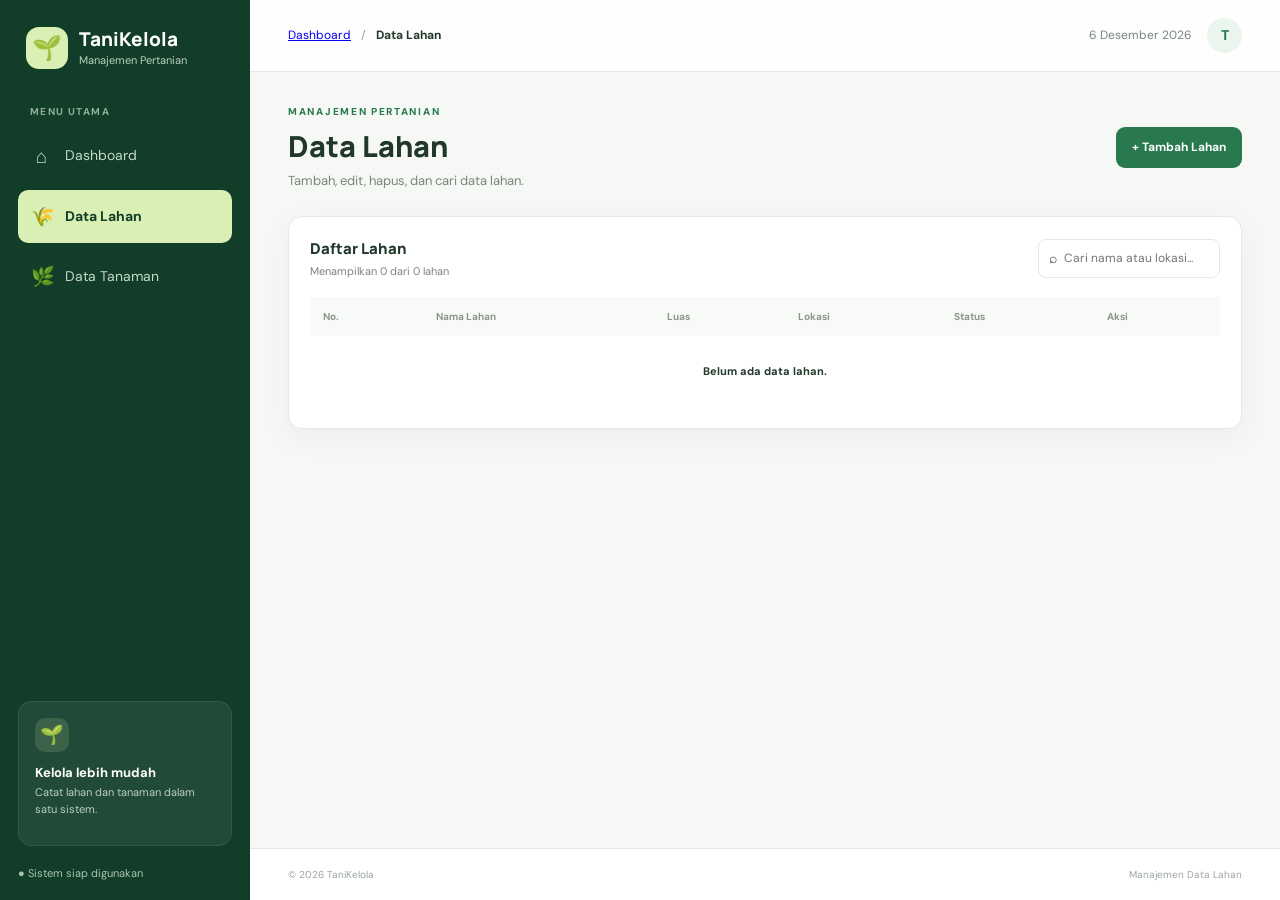
==== pages/lahan.html @ 5c095a38 "Menyelesaikan project UTS Frontend TaniKelola" ====
<!DOCTYPE html>
<html lang="id">
<head>
  <meta charset="UTF-8">
  <meta name="viewport" content="width=device-width, initial-scale=1.0">
  <title>TaniKelola | Data Lahan</title>
  <link rel="stylesheet" href="../assets/css/style.css">
</head>
<body>
  <div class="app-shell">
    <aside class="sidebar">
      <a href="../index.html" class="brand">
        <span class="brand-mark">🌱</span>
        <span>
          <strong>TaniKelola</strong>
          <small>Manajemen Pertanian</small>
        </span>
      </a>

      <p class="nav-label">MENU UTAMA</p>
      <nav class="main-nav">
        <a class="nav-link" href="../index.html"><span>⌂</span> Dashboard</a>
        <a class="nav-link active" href="lahan.html"><span>🌾</span> Data Lahan</a>
        <a class="nav-link" href="tanaman.html"><span>🌿</span> Data Tanaman</a>
      </nav>

      <div class="sidebar-note">
        <div class="note-icon">🌱</div>
        <strong>Kelola lebih mudah</strong>
        <p>Catat lahan dan tanaman dalam satu sistem.</p>
      </div>
      <div class="sidebar-bottom">● Sistem siap digunakan</div>
    </aside>

    <main class="main-area">
      <header class="topbar">
        <div class="breadcrumb">
          <a href="../index.html">Dashboard</a> / <strong>Data Lahan</strong>
        </div>
        <div class="topbar-right">
          <span class="today-label" id="todayLabel"></span>
          <div class="avatar">T</div>
        </div>
      </header>

      <section class="content">
        <div class="page-heading">
          <div>
            <p class="eyebrow">MANAJEMEN PERTANIAN</p>
            <h1>Data Lahan</h1>
            <p class="subheading">Tambah, edit, hapus, dan cari data lahan.</p>
          </div>
          <button type="button" class="button button-primary" id="showLahanForm">
            + Tambah Lahan
          </button>
        </div>

        <section class="content-card form-card" id="lahanFormCard" hidden>
          <div class="card-heading">
            <div>
              <h2 id="lahanFormTitle">Tambah Data Lahan</h2>
              <p>Isi informasi lahan di bawah ini.</p>
            </div>
            <button type="button" class="icon-button" id="closeLahanForm" aria-label="Tutup">×</button>
          </div>

          <form id="lahanForm" novalidate>
            <input type="hidden" id="lahanId">

            <div class="form-grid">
              <div class="form-field">
                <label for="namaLahan">Nama Lahan *</label>
                <input type="text" id="namaLahan" placeholder="Contoh: Lahan Utara">
                <small class="field-error" id="namaLahanError" hidden></small>
              </div>

              <div class="form-field">
                <label for="luasLahan">Luas Lahan (m²) *</label>
                <input type="number" id="luasLahan" min="1" placeholder="Contoh: 500">
                <small class="field-error" id="luasLahanError" hidden></small>
              </div>

              <div class="form-field">
                <label for="lokasiLahan">Lokasi *</label>
                <input type="text" id="lokasiLahan" placeholder="Contoh: Banyuwangi">
                <small class="field-error" id="lokasiLahanError" hidden></small>
              </div>

              <div class="form-field">
                <label for="statusLahan">Status Lahan *</label>
                <select id="statusLahan">
                  <option value="">Pilih status</option>
                  <option value="Aktif">Aktif</option>
                  <option value="Tidak Aktif">Tidak Aktif</option>
                </select>
                <small class="field-error" id="statusLahanError" hidden></small>
              </div>

              <div class="form-field full-field">
                <label for="catatanLahan">Catatan</label>
                <textarea id="catatanLahan" rows="3" placeholder="Catatan tambahan (opsional)"></textarea>
              </div>
            </div>

            <p class="form-message" id="lahanMessage" role="status" hidden></p>

            <div class="form-actions">
              <button type="button" class="button button-secondary" id="cancelLahanForm">Batal</button>
              <button type="submit" class="button button-primary">Simpan Lahan</button>
            </div>
          </form>
        </section>

        <section class="content-card">
          <div class="card-heading table-card-heading">
            <div>
              <h2>Daftar Lahan</h2>
              <p id="jumlahLahan">Total 0 lahan</p>
            </div>
            <div class="search-box">
              <span>⌕</span>
              <input type="search" id="searchLahan" placeholder="Cari nama atau lokasi...">
            </div>
          </div>

          <div class="table-wrap">
            <table>
              <thead>
                <tr>
                  <th>No.</th>
                  <th>Nama Lahan</th>
                  <th>Luas</th>
                  <th>Lokasi</th>
                  <th>Status</th>
                  <th>Aksi</th>
                </tr>
              </thead>
              <tbody id="lahanTableBody">
                <tr><td colspan="6" class="empty-cell">Belum ada data lahan.</td></tr>
              </tbody>
            </table>
          </div>
        </section>
      </section>

      <footer class="footer">
        <span>© 2026 TaniKelola</span>
        <span>Manajemen Data Lahan</span>
      </footer>
    </main>
  </div>

 <script type="module" src="../assets/js/main.js"></script>
</html>
---- assets/css/style.css ----
@import url('https://fonts.googleapis.com/css2?family=DM+Sans:wght@400;500;600;700&family=Manrope:wght@400;500;600;700;800&display=swap');

:root {
  --green: #28794d;
  --green-dark: #174c32;
  --green-deep: #123d29;
  --green-soft: #eaf5ed;
  --lime: #d9efb4;
  --ink: #21372a;
  --muted: #78867c;
  --line: #e4ebe5;
  --page: #f6f8f6;
  --danger: #b42318;
  --shadow: 0 8px 28px rgba(28, 68, 42, .055);
}

* { box-sizing: border-box; }

html { scroll-behavior: smooth; }

body {
  margin: 0;
  background: var(--page);
  color: var(--ink);
  font-family: 'DM Sans', Arial, sans-serif;
  font-size: 14px;
  line-height: 1.55;
}

button, input, select, textarea { font: inherit; }
button { cursor: pointer; }

button:focus-visible,
input:focus-visible,
select:focus-visible,
textarea:focus-visible {
  outline: 3px solid #a9d9b7;
  outline-offset: 2px;
}

[hidden] { display: none !important; }

.app-shell { min-height: 100vh; }

.sidebar {
  width: 250px;
  background: var(--green-deep);
  color: white;
  position: fixed;
  inset: 0 auto 0 0;
  z-index: 20;
  display: flex;
  flex-direction: column;
  padding: 26px 18px 18px;
}

.brand {
  display: flex;
  gap: 11px;
  align-items: center;
  color: white;
  text-decoration: none;
  padding: 0 8px 35px;
}

.brand-mark {
  width: 42px;
  height: 42px;
  border-radius: 13px;
  background: var(--lime);
  display: grid;
  place-items: center;
  font-size: 24px;
}

.brand strong {
  display: block;
  font: 800 19px 'Manrope', sans-serif;
}

.brand small {
  display: block;
  color: #b9d1c0;
  font-size: 11px;
}

.nav-label {
  color: #8faf9a;
  font-size: 10px;
  letter-spacing: 1.4px;
  font-weight: 700;
  padding: 0 12px;
}

.main-nav { display: grid; gap: 7px; }

.nav-link {
  border: 0;
  background: transparent;
  color: #c5d8ca;
  display: flex;
  align-items: center;
  gap: 13px;
  width: 100%;
  text-align: left;
  border-radius: 10px;
  padding: 12px 13px;
  transition: .2s;
}

.nav-link span { font-size: 19px; width: 21px; text-align: center; }
.nav-link:hover { background: rgba(255,255,255,.08); color: white; }

.nav-link.active {
  background: var(--lime);
  color: var(--green-deep);
  font-weight: 700;
}

.sidebar-note {
  margin-top: auto;
  background: rgba(255,255,255,.07);
  border: 1px solid rgba(255,255,255,.08);
  border-radius: 14px;
  padding: 16px;
}

.note-icon {
  display: grid;
  place-items: center;
  background: rgba(217,239,180,.14);
  width: 34px;
  height: 34px;
  border-radius: 10px;
  font-size: 19px;
  margin-bottom: 10px;
}

.sidebar-note strong { font-size: 13px; }
.sidebar-note p { color: #b9d1c0; font-size: 11px; }
.sidebar-bottom { color: #a9c5b2; font-size: 11px; padding-top: 19px; }
.status-dot { display: inline-block; width: 7px; height: 7px; background: #a8db82; border-radius: 50%; }
.sidebar a {
    text-decoration: none;
}

.main-area {
  margin-left: 250px;
  min-height: 100vh;
  display: flex;
  flex-direction: column;
}

.topbar {
  height: 72px;
  display: flex;
  align-items: center;
  justify-content: space-between;
  padding: 0 38px;
  background: rgba(255,255,255,.9);
  border-bottom: 1px solid var(--line);
  position: sticky;
  top: 0;
  z-index: 10;
}

.breadcrumb { display: flex; align-items: center; gap: 10px; color: #95a197; font-size: 12px; }
.breadcrumb strong { color: var(--ink); }
.topbar-right { display: flex; align-items: center; gap: 15px; }
.today-label { color: var(--muted); font-size: 12px; }

.avatar {
  width: 35px;
  height: 35px;
  border-radius: 50%;
  background: var(--green-soft);
  color: var(--green);
  display: grid;
  place-items: center;
  font-weight: 800;
}

.menu-toggle { display: none; }

.content {
  width: 100%;
  max-width: 1500px;
  margin: 0 auto;
  padding: 32px 38px 44px;
  flex: 1;
}

.page-heading {
  display: flex;
  align-items: center;
  justify-content: space-between;
  gap: 20px;
  margin-bottom: 25px;
}

.eyebrow {
  color: var(--green);
  font-size: 10px;
  font-weight: 800;
  letter-spacing: 1.7px;
  margin-bottom: 6px;
}

h1, h2, h3, p { margin-top: 0; }
h1 { font: 800 29px 'Manrope', sans-serif; margin-bottom: 5px; }
.subheading { color: var(--muted); margin: 0; font-size: 13px; }

.button {
  border: 1px solid transparent;
  border-radius: 9px;
  padding: 10px 15px;
  font-weight: 700;
  font-size: 12px;
  transition: .15s;
}

.button-primary { color: white; background: var(--green); }
.button-primary:hover { background: #206a41; }
.button-secondary { color: #526257; background: white; border-color: var(--line); }

.welcome-banner {
  border-radius: 17px;
  padding: 26px 30px;
  display: flex;
  justify-content: space-between;
  align-items: center;
  background: linear-gradient(110deg, #174c32, #28794d, #438e58);
  color: white;
  margin-bottom: 22px;
  min-height: 170px;
}

.banner-kicker { font-size: 9px; font-weight: 800; letter-spacing: 1.5px; color: #cce6d0; }
.welcome-banner h2 { font: 800 22px 'Manrope', sans-serif; }
.welcome-banner p:last-child { color: #d6e8d9; font-size: 12px; margin-bottom: 0; }

.banner-illustration {
  width: 100px;
  height: 100px;
  border-radius: 50%;
  display: grid;
  place-items: center;
  font-size: 53px;
  background: rgba(255,255,255,.12);
}

.stats-grid {
  display: grid;
  grid-template-columns: repeat(3, minmax(0, 1fr));
  gap: 17px;
  margin-bottom: 22px;
}

.stat-card, .content-card {
  background: white;
  border: 1px solid var(--line);
  border-radius: 14px;
  box-shadow: var(--shadow);
}

.stat-card { padding: 19px 21px; }
.stat-top { display: flex; justify-content: space-between; align-items: center; margin-bottom: 15px; }

.stat-icon {
  width: 38px;
  height: 38px;
  border-radius: 11px;
  display: grid;
  place-items: center;
  font-size: 22px;
}

.stat-icon.green { background: #e5f4e9; color: #28794d; }
.stat-icon.lime { background: #f0f7dc; color: #64882b; }
.stat-icon.orange { background: #fff0df; color: #c67b2c; }

.stat-tag { background: #f2f7f2; color: #66806b; padding: 4px 8px; border-radius: 6px; font-size: 9px; }
.stat-label { color: var(--muted); font-size: 12px; margin-bottom: 3px; }
.stat-value { font: 800 28px 'Manrope', sans-serif; margin: 0; }
.stat-value small { color: var(--muted); font: 500 12px 'DM Sans', sans-serif; }
.stat-foot { font-size: 10px; color: #9aa69c; margin: 6px 0 0; }

.dashboard-grid {
  display: grid;
  grid-template-columns: minmax(0, 1.2fr) minmax(280px, .8fr);
  gap: 18px;
}

.content-card { padding: 21px; margin-bottom: 20px; min-width: 0; }

.card-heading {
  display: flex;
  align-items: center;
  justify-content: space-between;
  gap: 15px;
  margin-bottom: 17px;
}

.card-heading h2 { font: 800 15px 'Manrope', sans-serif; margin-bottom: 4px; }
.card-heading p { font-size: 11px; color: var(--muted); margin-bottom: 0; }
.text-button { border: 0; background: transparent; color: var(--green); font-size: 11px; font-weight: 800; }

.table-wrap { overflow-x: auto; width: 100%; }
table { width: 100%; border-collapse: collapse; text-align: left; }
th { color: #89968c; background: #f8faf8; font-size: 10px; padding: 12px 13px; white-space: nowrap; }
td { padding: 13px; border-bottom: 1px solid #edf1ed; color: #536257; font-size: 11px; }
tbody tr:last-child td { border-bottom: 0; }
td:first-child { color: var(--ink); font-weight: 700; }

.empty-cell { text-align: center; color: #8b988e; padding: 27px 12px; }
.crop-list { display: grid; gap: 13px; }

.crop-list-item {
  display: flex;
  align-items: center;
  gap: 11px;
  padding: 10px 0;
  border-bottom: 1px solid #edf1ed;
}

.crop-emoji { width: 38px; height: 38px; display: grid; place-items: center; border-radius: 11px; background: #eff7e7; font-size: 20px; }
.crop-info { flex: 1; min-width: 0; }
.crop-info strong { display: block; font-size: 12px; }
.crop-info small { color: var(--muted); font-size: 10px; }
.crop-type-tag { color: var(--green); background: var(--green-soft); border-radius: 6px; padding: 4px 7px; font-size: 9px; }

.demo-notice { color: #78877b; font-size: 11px; margin-top: 20px; padding: 13px 15px; background: #edf5ee; border-radius: 9px; }

.form-card { border-color: #cfe4d2; }
.icon-button { border: 0; border-radius: 8px; background: #f3f6f3; font-size: 23px; width: 34px; height: 34px; }
.form-grid { display: grid; grid-template-columns: repeat(2, minmax(0, 1fr)); gap: 17px 20px; }
.form-field { display: flex; flex-direction: column; gap: 6px; min-width: 0; }
.form-field label { font-size: 11px; font-weight: 700; color: #47584b; }

.form-field input,
.form-field select,
.form-field textarea,
.search-box input {
  width: 100%;
  min-width: 0;
  padding: 11px 12px;
  border: 1px solid #dfe7e0;
  border-radius: 8px;
  color: var(--ink);
  background: white;
  font-size: 12px;
}

.form-field textarea { resize: vertical; }
.full-field { grid-column: 1 / -1; }

/* Pesan error: tulisan merah saja */
.field-error {
  display: inline-block;
  color: #b42318;
  background: transparent;
  border: none;
  padding: 0;
  margin-top: 4px;
  font-size: 11px;
}

/* Input tetap putih dengan garis dan bayangan merah tipis */
.form-field input.input-error,
.form-field select.input-error,
.form-field textarea.input-error {
  border: 1px solid #e7a5a0;
  background-color: #fff;
  box-shadow: 0 0 0 3px rgba(220, 38, 38, 0.08);
}

/* Bayangan sedikit lebih terlihat saat input dipilih */
.form-field input.input-error:focus,
.form-field select.input-error:focus,
.form-field textarea.input-error:focus {
  border-color: #d97770;
  background-color: #fff;
  box-shadow: 0 0 0 3px rgba(220, 38, 38, 0.12);
  outline: none;
}

.form-actions { display: flex; justify-content: flex-end; gap: 9px; margin-top: 22px; padding-top: 17px; border-top: 1px solid #edf1ed; }
.form-message { margin: 8px 0 0; color: var(--green); font-size: 11px; }

.search-box { display: flex; align-items: center; gap: 7px; border: 1px solid #e1e9e2; border-radius: 8px; padding-left: 10px; max-width: 270px; }
.search-box input { border: 0; padding: 9px 8px 9px 0; outline: none; }

.action-group { display: flex; gap: 5px; }
.action-button { border: 0; padding: 6px 8px; border-radius: 6px; font-size: 10px; font-weight: 700; }
.action-edit { background: #fff5dc; color: #8a6415; }
.action-delete { background: #fff0ee; color: #b53b31; }

.status-badge { display: inline-block; padding: 4px 7px; border-radius: 6px; font-size: 9px; }
.status-ditanam { background: #e9f3ff; color: #356b9f; }
.status-perawatan { background: #fff3d8; color: #8d681c; }
.status-panen { background: #e5f5e8; color: #28794d; }
.status-selesai { background: #f0f0f0; color: #6c746e; }

.footer { display: flex; justify-content: space-between; padding: 18px 38px; border-top: 1px solid var(--line); color: #9aa59c; font-size: 10px; background: white; }

.toast {
  position: fixed;
  bottom: 22px;
  right: 22px;
  z-index: 50;
  background: var(--green-deep);
  color: white;
  padding: 12px 17px;
  border-radius: 10px;
  box-shadow: 0 10px 30px rgba(0,0,0,.15);
  max-width: min(360px, calc(100vw - 35px));
  opacity: 0;
  transform: translateY(10px);
  pointer-events: none;
  transition: .22s;
}

.toast.show { opacity: 1; transform: translateY(0); }

@media (max-width: 1100px) {
  .sidebar { width: 220px; }
  .main-area { margin-left: 220px; }
  .content { padding: 28px 25px 35px; }
  .topbar { padding: 0 25px; }
  .dashboard-grid { grid-template-columns: 1fr; }
}

@media (max-width: 760px) {
  .sidebar { transform: translateX(-100%); transition: transform .22s ease; }
  .sidebar.open { transform: translateX(0); }
  .main-area { margin-left: 0; }
  .topbar { height: 62px; padding: 0 17px; gap: 12px; }
  .menu-toggle { display: block; border: 0; background: transparent; color: var(--green-dark); font-size: 23px; }
  .today-label { display: none; }
  .content { padding: 24px 16px 30px; }
  .page-heading { align-items: flex-start; }
  .welcome-banner { padding: 22px; min-height: 155px; }
  .banner-illustration { width: 66px; height: 66px; font-size: 35px; }
  .stats-grid { grid-template-columns: 1fr; gap: 11px; }
  .content-card { padding: 16px; }
  .table-card-heading { align-items: flex-start; flex-direction: column; }
  .search-box { width: 100%; max-width: none; }
  .form-grid { grid-template-columns: 1fr; }
  .full-field { grid-column: auto; }
  .footer { padding: 16px; flex-direction: column; gap: 4px; }
}

@media (max-width: 430px) {
  .page-heading { flex-direction: column; }
  .welcome-banner h2 { font-size: 17px; }
  .banner-illustration { width: 48px; height: 48px; font-size: 27px; }
}
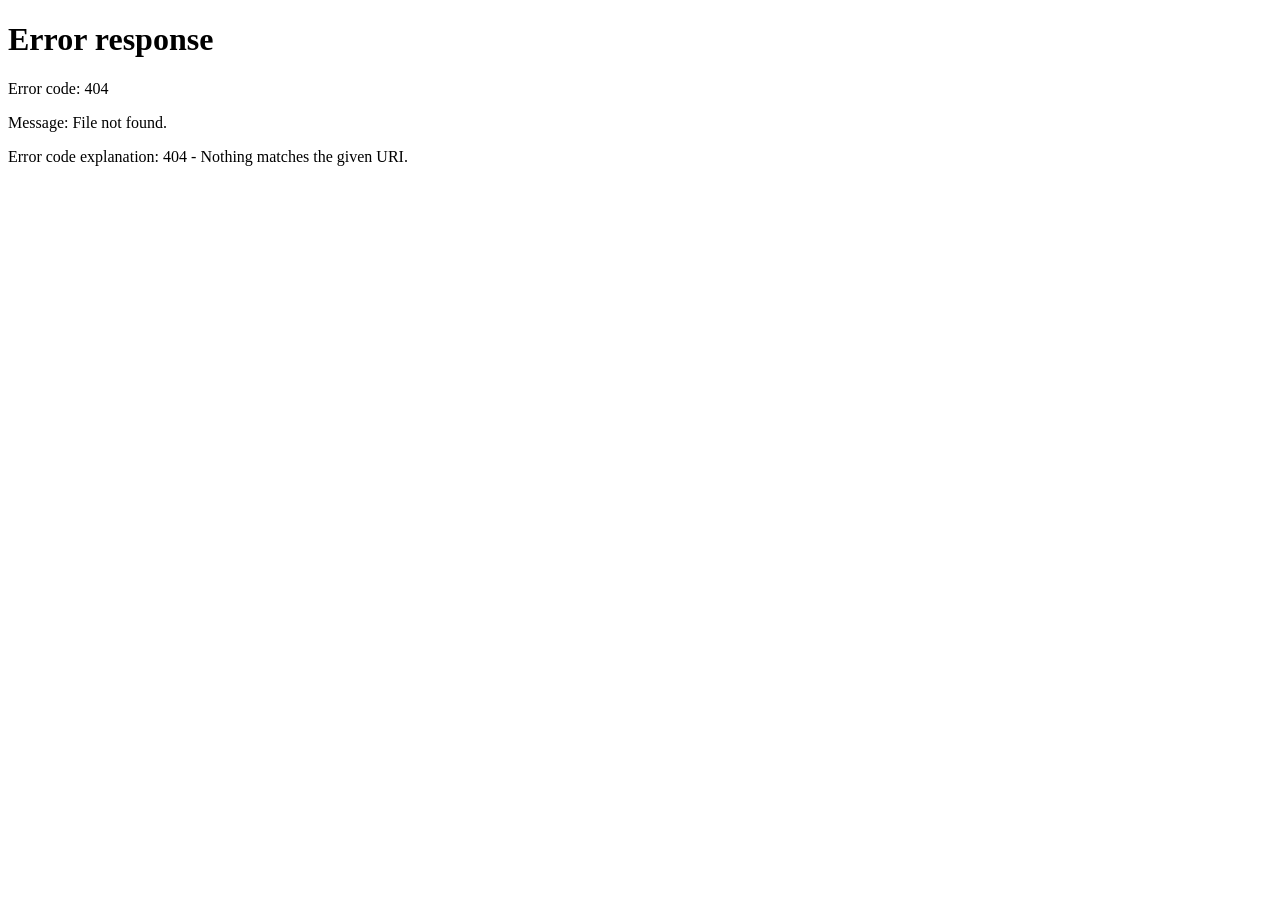
==== commit a8926093: "Memperbarui fitur login dan dokumentasi TaniKelola" ====
--- a/pages/lahan.html
+++ b/pages/lahan.html
@@ -1,155 +1,412 @@
 
 <!DOCTYPE html>
 <html lang="id">
+
 <head>
-  <meta charset="UTF-8">
-  <meta name="viewport" content="width=device-width, initial-scale=1.0">
-  <title>TaniKelola | Data Lahan</title>
-  <link rel="stylesheet" href="../assets/css/style.css">
+    <meta charset="UTF-8">
+    <meta name="viewport" content="width=device-width, initial-scale=1.0">
+
+    <title>Data Lahan | TaniKelola</title>
+
+    <link rel="stylesheet" href="../assets/css/style.css">
 </head>
+
 <body>
-  <div class="app-shell">
-    <aside class="sidebar">
-      <a href="../index.html" class="brand">
-        <span class="brand-mark">🌱</span>
-        <span>
-          <strong>TaniKelola</strong>
-          <small>Manajemen Pertanian</small>
-        </span>
-      </a>
-
-      <p class="nav-label">MENU UTAMA</p>
-      <nav class="main-nav">
-        <a class="nav-link" href="../index.html"><span>⌂</span> Dashboard</a>
-        <a class="nav-link active" href="lahan.html"><span>🌾</span> Data Lahan</a>
-        <a class="nav-link" href="tanaman.html"><span>🌿</span> Data Tanaman</a>
-      </nav>
-
-      <div class="sidebar-note">
-        <div class="note-icon">🌱</div>
-        <strong>Kelola lebih mudah</strong>
-        <p>Catat lahan dan tanaman dalam satu sistem.</p>
-      </div>
-      <div class="sidebar-bottom">● Sistem siap digunakan</div>
-    </aside>
-
-    <main class="main-area">
-      <header class="topbar">
-        <div class="breadcrumb">
-          <a href="../index.html">Dashboard</a> / <strong>Data Lahan</strong>
-        </div>
-        <div class="topbar-right">
-          <span class="today-label" id="todayLabel"></span>
-          <div class="avatar">T</div>
-        </div>
-      </header>
-
-      <section class="content">
-        <div class="page-heading">
-          <div>
-            <p class="eyebrow">MANAJEMEN PERTANIAN</p>
-            <h1>Data Lahan</h1>
-            <p class="subheading">Tambah, edit, hapus, dan cari data lahan.</p>
-          </div>
-          <button type="button" class="button button-primary" id="showLahanForm">
-            + Tambah Lahan
-          </button>
-        </div>
-
-        <section class="content-card form-card" id="lahanFormCard" hidden>
-          <div class="card-heading">
-            <div>
-              <h2 id="lahanFormTitle">Tambah Data Lahan</h2>
-              <p>Isi informasi lahan di bawah ini.</p>
+
+    <div class="app-shell">
+
+        <!-- SIDEBAR -->
+        <aside class="sidebar">
+
+            <a href="../index.html" class="brand">
+
+                <span class="brand-mark">🌱</span>
+
+                <span>
+                    <strong>TaniKelola</strong>
+                    <small>Manajemen Pertanian</small>
+                </span>
+
+            </a>
+
+
+            <p class="nav-label">MENU UTAMA</p>
+
+            <nav class="main-nav">
+
+                <a class="nav-link" href="../index.html">
+                    <span>⌂</span>
+                    Dashboard
+                </a>
+
+                <a class="nav-link active" href="lahan.html">
+                    <span>🌾</span>
+                    Data Lahan
+                </a>
+
+                <a class="nav-link" href="tanaman.html">
+                    <span>🌿</span>
+                    Data Tanaman
+                </a>
+
+            </nav>
+
+
+            <div class="sidebar-note">
+
+                <div class="note-icon">🌱</div>
+
+                <strong>Kelola lebih mudah</strong>
+
+                <p>
+                    Catat dan pantau seluruh data lahan
+                    pertanianmu.
+                </p>
+
             </div>
-            <button type="button" class="icon-button" id="closeLahanForm" aria-label="Tutup">×</button>
-          </div>
-
-          <form id="lahanForm" novalidate>
-            <input type="hidden" id="lahanId">
-
-            <div class="form-grid">
-              <div class="form-field">
-                <label for="namaLahan">Nama Lahan *</label>
-                <input type="text" id="namaLahan" placeholder="Contoh: Lahan Utara">
-                <small class="field-error" id="namaLahanError" hidden></small>
-              </div>
-
-              <div class="form-field">
-                <label for="luasLahan">Luas Lahan (m²) *</label>
-                <input type="number" id="luasLahan" min="1" placeholder="Contoh: 500">
-                <small class="field-error" id="luasLahanError" hidden></small>
-              </div>
-
-              <div class="form-field">
-                <label for="lokasiLahan">Lokasi *</label>
-                <input type="text" id="lokasiLahan" placeholder="Contoh: Banyuwangi">
-                <small class="field-error" id="lokasiLahanError" hidden></small>
-              </div>
-
-              <div class="form-field">
-                <label for="statusLahan">Status Lahan *</label>
-                <select id="statusLahan">
-                  <option value="">Pilih status</option>
-                  <option value="Aktif">Aktif</option>
-                  <option value="Tidak Aktif">Tidak Aktif</option>
-                </select>
-                <small class="field-error" id="statusLahanError" hidden></small>
-              </div>
-
-              <div class="form-field full-field">
-                <label for="catatanLahan">Catatan</label>
-                <textarea id="catatanLahan" rows="3" placeholder="Catatan tambahan (opsional)"></textarea>
-              </div>
+
+
+            <div class="sidebar-bottom">
+
+                <span>
+                    <span class="status-dot"></span>
+                    Sistem siap digunakan
+                </span>
+
+                <button
+                    type="button"
+                    class="logout-button"
+                    id="logoutButton"
+                >
+                    Keluar
+                </button>
+
             </div>
 
-            <p class="form-message" id="lahanMessage" role="status" hidden></p>
-
-            <div class="form-actions">
-              <button type="button" class="button button-secondary" id="cancelLahanForm">Batal</button>
-              <button type="submit" class="button button-primary">Simpan Lahan</button>
-            </div>
-          </form>
-        </section>
-
-        <section class="content-card">
-          <div class="card-heading table-card-heading">
-            <div>
-              <h2>Daftar Lahan</h2>
-              <p id="jumlahLahan">Total 0 lahan</p>
-            </div>
-            <div class="search-box">
-              <span>⌕</span>
-              <input type="search" id="searchLahan" placeholder="Cari nama atau lokasi...">
-            </div>
-          </div>
-
-          <div class="table-wrap">
-            <table>
-              <thead>
-                <tr>
-                  <th>No.</th>
-                  <th>Nama Lahan</th>
-                  <th>Luas</th>
-                  <th>Lokasi</th>
-                  <th>Status</th>
-                  <th>Aksi</th>
-                </tr>
-              </thead>
-              <tbody id="lahanTableBody">
-                <tr><td colspan="6" class="empty-cell">Belum ada data lahan.</td></tr>
-              </tbody>
-            </table>
-          </div>
-        </section>
-      </section>
-
-      <footer class="footer">
-        <span>© 2026 TaniKelola</span>
-        <span>Manajemen Data Lahan</span>
-      </footer>
-    </main>
-  </div>
-
- <script type="module" src="../assets/js/main.js"></script>
+        </aside>
+
+
+        <!-- KONTEN UTAMA -->
+        <main class="main-area">
+
+            <header class="topbar">
+
+                <div class="breadcrumb">
+                    <strong>Data Lahan</strong>
+                </div>
+
+                <div class="topbar-right">
+
+                    <span
+                        class="today-label"
+                        id="todayLabel"
+                    ></span>
+
+                    <div class="avatar">T</div>
+
+                </div>
+
+            </header>
+
+
+            <section class="content">
+
+                <!-- JUDUL -->
+                <div class="page-heading">
+
+                    <div>
+
+                        <p class="eyebrow">
+                            MANAJEMEN PERTANIAN
+                        </p>
+
+                        <h1>Data Lahan</h1>
+
+                        <p class="subheading">
+                            Kelola informasi lahan pertanian.
+                        </p>
+
+                    </div>
+
+
+                    <button
+                        type="button"
+                        class="primary-button"
+                        id="showLahanForm"
+                    >
+                        + Tambah Lahan
+                    </button>
+
+                </div>
+
+
+                <!-- FORM LAHAN -->
+                <section
+                    class="form-card"
+                    id="lahanFormCard"
+                    hidden
+                >
+
+                    <div class="form-card-header">
+
+                        <h2 id="lahanFormTitle">
+                            Tambah Data Lahan
+                        </h2>
+
+                        <button
+                            type="button"
+                            class="close-button"
+                            id="closeLahanForm"
+                            aria-label="Tutup form"
+                        >
+                            ×
+                        </button>
+
+                    </div>
+
+
+                    <form id="lahanForm">
+
+                        <input
+                            type="hidden"
+                            id="lahanId"
+                        >
+
+
+                        <div class="form-grid">
+
+
+                            <!-- NAMA LAHAN -->
+                            <div class="form-group">
+
+                                <label for="namaLahan">
+                                    Nama Lahan
+                                </label>
+
+                                <input
+                                    type="text"
+                                    id="namaLahan"
+                                    placeholder="Contoh: Lahan Jagung"
+                                >
+
+                                <small
+                                    class="field-error"
+                                    id="namaLahanError"
+                                    hidden
+                                ></small>
+
+                            </div>
+
+
+                            <!-- LUAS LAHAN -->
+                            <div class="form-group">
+
+                                <label for="luasLahan">
+                                    Luas Lahan (m²)
+                                </label>
+
+                                <input
+                                    type="number"
+                                    id="luasLahan"
+                                    placeholder="Contoh: 500"
+                                    min="0"
+                                    step="any"
+                                >
+
+                                <small
+                                    class="field-error"
+                                    id="luasLahanError"
+                                    hidden
+                                ></small>
+
+                            </div>
+
+
+                            <!-- LOKASI -->
+                            <div class="form-group">
+
+                                <label for="lokasiLahan">
+                                    Lokasi Lahan
+                                </label>
+
+                                <input
+                                    type="text"
+                                    id="lokasiLahan"
+                                    placeholder="Masukkan lokasi lahan"
+                                >
+
+                                <small
+                                    class="field-error"
+                                    id="lokasiLahanError"
+                                    hidden
+                                ></small>
+
+                            </div>
+
+
+                            <!-- STATUS -->
+                            <div class="form-group">
+
+                                <label for="statusLahan">
+                                    Status Lahan
+                                </label>
+
+                                <select id="statusLahan">
+
+                                    <option value="">
+                                        Pilih status
+                                    </option>
+
+                                    <option value="Aktif">
+                                        Aktif
+                                    </option>
+
+                                    <option value="Tidak Aktif">
+                                        Tidak Aktif
+                                    </option>
+
+                                </select>
+
+                                <small
+                                    class="field-error"
+                                    id="statusLahanError"
+                                    hidden
+                                ></small>
+
+                            </div>
+
+
+                            <!-- CATATAN -->
+                            <div class="form-group full-width">
+
+                                <label for="catatanLahan">
+                                    Catatan (Opsional)
+                                </label>
+
+                                <textarea
+                                    id="catatanLahan"
+                                    placeholder="Tambahkan catatan tentang lahan..."
+                                ></textarea>
+
+                            </div>
+
+                        </div>
+
+
+                        <p
+                            id="lahanMessage"
+                            class="form-message"
+                            hidden
+                            role="status"
+                        ></p>
+
+
+                        <div class="form-actions">
+
+                            <button
+                                type="button"
+                                class="secondary-button"
+                                id="cancelLahanForm"
+                            >
+                                Batal
+                            </button>
+
+                            <button
+                                type="submit"
+                                class="primary-button"
+                            >
+                                Simpan Data
+                            </button>
+
+                        </div>
+
+                    </form>
+
+                </section>
+
+
+                <!-- TABEL LAHAN -->
+                <section class="table-card">
+
+                    <div class="table-toolbar">
+
+                        <div>
+
+                            <h2>Daftar Data Lahan</h2>
+
+                            <p id="jumlahLahan">
+                                Menampilkan data lahan
+                            </p>
+
+                        </div>
+
+
+                        <input
+                            type="search"
+                            class="search-box"
+                            id="searchLahan"
+                            placeholder="Cari nama, lokasi, atau status..."
+                        >
+
+                    </div>
+
+
+                    <div class="table-wrap">
+
+                        <table>
+
+                            <thead>
+
+                                <tr>
+                                    <th>No</th>
+                                    <th>Nama Lahan</th>
+                                    <th>Luas</th>
+                                    <th>Lokasi</th>
+                                    <th>Status</th>
+                                    <th>Aksi</th>
+                                </tr>
+
+                            </thead>
+
+
+                            <tbody id="lahanTableBody">
+
+                                <tr>
+                                    <td
+                                        colspan="6"
+                                        class="empty-cell"
+                                    >
+                                        Belum ada data lahan.
+                                    </td>
+                                </tr>
+
+                            </tbody>
+
+                        </table>
+
+                    </div>
+
+                </section>
+
+            </section>
+
+
+            <footer class="footer">
+
+                <span>© 2026 TaniKelola</span>
+
+                <span>
+                    Sistem Manajemen Data Lahan dan Tanaman
+                </span>
+
+            </footer>
+
+        </main>
+
+    </div>
+
+
+    <script type="module" src="../assets/js/main.js"></script>
+
+</body>
 </html>
--- a/assets/css/style.css
+++ b/assets/css/style.css
@@ -1,458 +1,1128 @@
 
-@import url('https://fonts.googleapis.com/css2?family=DM+Sans:wght@400;500;600;700&family=Manrope:wght@400;500;600;700;800&display=swap');
+/* =====================================
+   RESET DAN DASAR
+===================================== */
+
+* {
+    margin: 0;
+    padding: 0;
+    box-sizing: border-box;
+}
 
 :root {
-  --green: #28794d;
-  --green-dark: #174c32;
-  --green-deep: #123d29;
-  --green-soft: #eaf5ed;
-  --lime: #d9efb4;
-  --ink: #21372a;
-  --muted: #78867c;
-  --line: #e4ebe5;
-  --page: #f6f8f6;
-  --danger: #b42318;
-  --shadow: 0 8px 28px rgba(28, 68, 42, .055);
-}
-
-* { box-sizing: border-box; }
-
-html { scroll-behavior: smooth; }
+    --green: #28794d;
+    --green-dark: #195b38;
+    --green-light: #eaf5ed;
+    --green-soft: #f3f8f3;
+    --lime: #a6c96a;
+    --orange: #f2a65a;
+    --red: #d9534f;
+    --text: #26352b;
+    --muted: #78857b;
+    --border: #e5ebe5;
+    --white: #ffffff;
+    --background: #f5f8f5;
+    --shadow: 0 5px 20px rgba(34, 75, 48, 0.06);
+}
 
 body {
-  margin: 0;
-  background: var(--page);
-  color: var(--ink);
-  font-family: 'DM Sans', Arial, sans-serif;
-  font-size: 14px;
-  line-height: 1.55;
-}
-
-button, input, select, textarea { font: inherit; }
-button { cursor: pointer; }
-
-button:focus-visible,
-input:focus-visible,
-select:focus-visible,
-textarea:focus-visible {
-  outline: 3px solid #a9d9b7;
-  outline-offset: 2px;
-}
-
-[hidden] { display: none !important; }
-
-.app-shell { min-height: 100vh; }
+    font-family: Arial, Helvetica, sans-serif;
+    background: var(--background);
+    color: var(--text);
+    font-size: 14px;
+    line-height: 1.6;
+}
+
+button,
+input,
+select,
+textarea {
+    font: inherit;
+}
+
+button {
+    cursor: pointer;
+}
+
+a {
+    color: inherit;
+    text-decoration: none;
+}
+
+[hidden] {
+    display: none !important;
+}
+
+
+/* =====================================
+   LAYOUT UTAMA
+===================================== */
+
+.app-shell {
+    display: flex;
+    min-height: 100vh;
+}
 
 .sidebar {
-  width: 250px;
-  background: var(--green-deep);
-  color: white;
-  position: fixed;
-  inset: 0 auto 0 0;
-  z-index: 20;
-  display: flex;
-  flex-direction: column;
-  padding: 26px 18px 18px;
+    width: 255px;
+    min-width: 255px;
+    background: var(--white);
+    border-right: 1px solid var(--border);
+    padding: 25px 18px;
+    display: flex;
+    flex-direction: column;
 }
 
 .brand {
-  display: flex;
-  gap: 11px;
-  align-items: center;
-  color: white;
-  text-decoration: none;
-  padding: 0 8px 35px;
+    display: flex;
+    align-items: center;
+    gap: 12px;
+    padding: 0 8px;
+    margin-bottom: 40px;
 }
 
 .brand-mark {
-  width: 42px;
-  height: 42px;
-  border-radius: 13px;
-  background: var(--lime);
-  display: grid;
-  place-items: center;
-  font-size: 24px;
+    width: 45px;
+    height: 45px;
+    display: grid;
+    place-items: center;
+    background: var(--green-light);
+    border-radius: 13px;
+    font-size: 25px;
 }
 
 .brand strong {
-  display: block;
-  font: 800 19px 'Manrope', sans-serif;
+    display: block;
+    font-size: 19px;
+    color: var(--green-dark);
 }
 
 .brand small {
-  display: block;
-  color: #b9d1c0;
-  font-size: 11px;
+    display: block;
+    color: var(--muted);
+    font-size: 11px;
 }
 
 .nav-label {
-  color: #8faf9a;
-  font-size: 10px;
-  letter-spacing: 1.4px;
-  font-weight: 700;
-  padding: 0 12px;
-}
-
-.main-nav { display: grid; gap: 7px; }
+    color: #9aa69b;
+    font-size: 10px;
+    font-weight: bold;
+    letter-spacing: 1.2px;
+    padding: 0 10px;
+    margin-bottom: 12px;
+}
+
+.main-nav {
+    display: flex;
+    flex-direction: column;
+    gap: 7px;
+}
 
 .nav-link {
-  border: 0;
-  background: transparent;
-  color: #c5d8ca;
-  display: flex;
-  align-items: center;
-  gap: 13px;
-  width: 100%;
-  text-align: left;
-  border-radius: 10px;
-  padding: 12px 13px;
-  transition: .2s;
-}
-
-.nav-link span { font-size: 19px; width: 21px; text-align: center; }
-.nav-link:hover { background: rgba(255,255,255,.08); color: white; }
+    display: flex;
+    align-items: center;
+    gap: 12px;
+    padding: 12px 14px;
+    border-radius: 10px;
+    color: #68766c;
+    transition: 0.2s;
+}
+
+.nav-link:hover {
+    background: var(--green-soft);
+    color: var(--green);
+}
 
 .nav-link.active {
-  background: var(--lime);
-  color: var(--green-deep);
-  font-weight: 700;
+    background: var(--green-light);
+    color: var(--green-dark);
+    font-weight: bold;
+}
+
+.nav-link span {
+    font-size: 18px;
 }
 
 .sidebar-note {
-  margin-top: auto;
-  background: rgba(255,255,255,.07);
-  border: 1px solid rgba(255,255,255,.08);
-  border-radius: 14px;
-  padding: 16px;
+    margin-top: 45px;
+    padding: 17px;
+    background: var(--green-soft);
+    border: 1px solid #e6efe5;
+    border-radius: 13px;
 }
 
 .note-icon {
-  display: grid;
-  place-items: center;
-  background: rgba(217,239,180,.14);
-  width: 34px;
-  height: 34px;
-  border-radius: 10px;
-  font-size: 19px;
-  margin-bottom: 10px;
-}
-
-.sidebar-note strong { font-size: 13px; }
-.sidebar-note p { color: #b9d1c0; font-size: 11px; }
-.sidebar-bottom { color: #a9c5b2; font-size: 11px; padding-top: 19px; }
-.status-dot { display: inline-block; width: 7px; height: 7px; background: #a8db82; border-radius: 50%; }
-.sidebar a {
-    text-decoration: none;
+    font-size: 23px;
+    margin-bottom: 8px;
+}
+
+.sidebar-note strong {
+    display: block;
+    font-size: 13px;
+    color: var(--green-dark);
+}
+
+.sidebar-note p {
+    color: var(--muted);
+    font-size: 11px;
+    margin-top: 5px;
+}
+
+.sidebar-bottom {
+    margin-top: auto;
+    padding-top: 20px;
+    display: flex;
+    flex-direction: column;
+    gap: 12px;
+    color: var(--muted);
+    font-size: 11px;
+}
+
+.status-dot {
+    display: inline-block;
+    width: 7px;
+    height: 7px;
+    background: #48a56b;
+    border-radius: 50%;
+    margin-right: 5px;
+}
+
+.logout-button {
+    width: 100%;
+    padding: 10px;
+    border: 1px solid #f1dada;
+    border-radius: 9px;
+    color: var(--red);
+    background: #fff7f7;
+    font-weight: bold;
+    transition: 0.2s;
+}
+
+.logout-button:hover {
+    background: #fce9e9;
 }
 
 .main-area {
-  margin-left: 250px;
-  min-height: 100vh;
-  display: flex;
-  flex-direction: column;
+    flex: 1;
+    min-width: 0;
+    display: flex;
+    flex-direction: column;
 }
 
 .topbar {
-  height: 72px;
-  display: flex;
-  align-items: center;
-  justify-content: space-between;
-  padding: 0 38px;
-  background: rgba(255,255,255,.9);
-  border-bottom: 1px solid var(--line);
-  position: sticky;
-  top: 0;
-  z-index: 10;
-}
-
-.breadcrumb { display: flex; align-items: center; gap: 10px; color: #95a197; font-size: 12px; }
-.breadcrumb strong { color: var(--ink); }
-.topbar-right { display: flex; align-items: center; gap: 15px; }
-.today-label { color: var(--muted); font-size: 12px; }
+    height: 72px;
+    padding: 0 35px;
+    background: var(--white);
+    border-bottom: 1px solid var(--border);
+    display: flex;
+    align-items: center;
+    justify-content: space-between;
+}
+
+.breadcrumb {
+    color: var(--text);
+    font-size: 13px;
+}
+
+.topbar-right {
+    display: flex;
+    align-items: center;
+    gap: 18px;
+}
+
+.today-label {
+    color: var(--muted);
+    font-size: 12px;
+}
 
 .avatar {
-  width: 35px;
-  height: 35px;
-  border-radius: 50%;
-  background: var(--green-soft);
-  color: var(--green);
-  display: grid;
-  place-items: center;
-  font-weight: 800;
-}
-
-.menu-toggle { display: none; }
+    width: 36px;
+    height: 36px;
+    display: grid;
+    place-items: center;
+    background: var(--green-light);
+    color: var(--green-dark);
+    border-radius: 50%;
+    font-weight: bold;
+}
 
 .content {
-  width: 100%;
-  max-width: 1500px;
-  margin: 0 auto;
-  padding: 32px 38px 44px;
-  flex: 1;
+    width: 100%;
+    max-width: 1450px;
+    margin: 0 auto;
+    padding: 30px 35px;
+    flex: 1;
 }
 
 .page-heading {
-  display: flex;
-  align-items: center;
-  justify-content: space-between;
-  gap: 20px;
-  margin-bottom: 25px;
+    display: flex;
+    align-items: center;
+    justify-content: space-between;
+    margin-bottom: 25px;
 }
 
 .eyebrow {
-  color: var(--green);
-  font-size: 10px;
-  font-weight: 800;
-  letter-spacing: 1.7px;
-  margin-bottom: 6px;
-}
-
-h1, h2, h3, p { margin-top: 0; }
-h1 { font: 800 29px 'Manrope', sans-serif; margin-bottom: 5px; }
-.subheading { color: var(--muted); margin: 0; font-size: 13px; }
-
-.button {
-  border: 1px solid transparent;
-  border-radius: 9px;
-  padding: 10px 15px;
-  font-weight: 700;
-  font-size: 12px;
-  transition: .15s;
-}
-
-.button-primary { color: white; background: var(--green); }
-.button-primary:hover { background: #206a41; }
-.button-secondary { color: #526257; background: white; border-color: var(--line); }
+    color: var(--green);
+    font-size: 10px;
+    font-weight: bold;
+    letter-spacing: 1.3px;
+    margin-bottom: 5px;
+}
+
+.page-heading h1 {
+    font-size: 27px;
+    color: var(--text);
+}
+
+.subheading {
+    color: var(--muted);
+    font-size: 13px;
+    margin-top: 4px;
+}
+
+.footer {
+    padding: 18px 35px;
+    border-top: 1px solid var(--border);
+    display: flex;
+    justify-content: space-between;
+    gap: 15px;
+    color: var(--muted);
+    font-size: 11px;
+}
+
+
+/* =====================================
+   DASHBOARD
+===================================== */
 
 .welcome-banner {
-  border-radius: 17px;
-  padding: 26px 30px;
-  display: flex;
-  justify-content: space-between;
-  align-items: center;
-  background: linear-gradient(110deg, #174c32, #28794d, #438e58);
-  color: white;
-  margin-bottom: 22px;
-  min-height: 170px;
-}
-
-.banner-kicker { font-size: 9px; font-weight: 800; letter-spacing: 1.5px; color: #cce6d0; }
-.welcome-banner h2 { font: 800 22px 'Manrope', sans-serif; }
-.welcome-banner p:last-child { color: #d6e8d9; font-size: 12px; margin-bottom: 0; }
+    position: relative;
+    overflow: hidden;
+    display: flex;
+    justify-content: space-between;
+    align-items: center;
+    padding: 27px 30px;
+    background: linear-gradient(120deg, #e6f3e7, #f5f9e9);
+    border: 1px solid #e0eddf;
+    border-radius: 15px;
+    margin-bottom: 25px;
+}
+
+.banner-kicker {
+    color: var(--green);
+    font-size: 10px;
+    font-weight: bold;
+    letter-spacing: 1px;
+}
+
+.welcome-banner h2 {
+    font-size: 22px;
+    margin: 7px 0;
+    color: var(--green-dark);
+}
+
+.welcome-banner p:last-child {
+    color: #718174;
+    font-size: 12px;
+}
 
 .banner-illustration {
-  width: 100px;
-  height: 100px;
-  border-radius: 50%;
-  display: grid;
-  place-items: center;
-  font-size: 53px;
-  background: rgba(255,255,255,.12);
+    font-size: 65px;
+    padding: 0 20px;
 }
 
 .stats-grid {
-  display: grid;
-  grid-template-columns: repeat(3, minmax(0, 1fr));
-  gap: 17px;
-  margin-bottom: 22px;
-}
-
-.stat-card, .content-card {
-  background: white;
-  border: 1px solid var(--line);
-  border-radius: 14px;
-  box-shadow: var(--shadow);
-}
-
-.stat-card { padding: 19px 21px; }
-.stat-top { display: flex; justify-content: space-between; align-items: center; margin-bottom: 15px; }
+    display: grid;
+    grid-template-columns: repeat(3, 1fr);
+    gap: 18px;
+    margin-bottom: 25px;
+}
+
+.stat-card {
+    background: var(--white);
+    border: 1px solid var(--border);
+    border-radius: 13px;
+    padding: 20px;
+    box-shadow: var(--shadow);
+}
+
+.stat-top {
+    display: flex;
+    align-items: center;
+    justify-content: space-between;
+}
 
 .stat-icon {
-  width: 38px;
-  height: 38px;
-  border-radius: 11px;
-  display: grid;
-  place-items: center;
-  font-size: 22px;
-}
-
-.stat-icon.green { background: #e5f4e9; color: #28794d; }
-.stat-icon.lime { background: #f0f7dc; color: #64882b; }
-.stat-icon.orange { background: #fff0df; color: #c67b2c; }
-
-.stat-tag { background: #f2f7f2; color: #66806b; padding: 4px 8px; border-radius: 6px; font-size: 9px; }
-.stat-label { color: var(--muted); font-size: 12px; margin-bottom: 3px; }
-.stat-value { font: 800 28px 'Manrope', sans-serif; margin: 0; }
-.stat-value small { color: var(--muted); font: 500 12px 'DM Sans', sans-serif; }
-.stat-foot { font-size: 10px; color: #9aa69c; margin: 6px 0 0; }
+    width: 40px;
+    height: 40px;
+    display: grid;
+    place-items: center;
+    border-radius: 11px;
+    font-size: 20px;
+}
+
+.stat-icon.green {
+    background: #e8f4e9;
+}
+
+.stat-icon.lime {
+    background: #f0f6dc;
+}
+
+.stat-icon.orange {
+    background: #fff1e3;
+}
+
+.stat-tag {
+    color: var(--muted);
+    font-size: 10px;
+}
+
+.stat-label {
+    color: var(--muted);
+    font-size: 12px;
+    margin-top: 17px;
+}
+
+.stat-value {
+    font-size: 29px;
+    color: var(--green-dark);
+    margin-top: 2px;
+}
+
+.stat-foot {
+    color: #9aa49b;
+    font-size: 10px;
+    margin-top: 3px;
+}
 
 .dashboard-grid {
-  display: grid;
-  grid-template-columns: minmax(0, 1.2fr) minmax(280px, .8fr);
-  gap: 18px;
-}
-
-.content-card { padding: 21px; margin-bottom: 20px; min-width: 0; }
+    display: grid;
+    grid-template-columns: 1.15fr 0.85fr;
+    gap: 18px;
+}
+
+.content-card {
+    background: var(--white);
+    border: 1px solid var(--border);
+    border-radius: 13px;
+    padding: 20px;
+    min-width: 0;
+}
 
 .card-heading {
-  display: flex;
-  align-items: center;
-  justify-content: space-between;
-  gap: 15px;
-  margin-bottom: 17px;
-}
-
-.card-heading h2 { font: 800 15px 'Manrope', sans-serif; margin-bottom: 4px; }
-.card-heading p { font-size: 11px; color: var(--muted); margin-bottom: 0; }
-.text-button { border: 0; background: transparent; color: var(--green); font-size: 11px; font-weight: 800; }
-
-.table-wrap { overflow-x: auto; width: 100%; }
-table { width: 100%; border-collapse: collapse; text-align: left; }
-th { color: #89968c; background: #f8faf8; font-size: 10px; padding: 12px 13px; white-space: nowrap; }
-td { padding: 13px; border-bottom: 1px solid #edf1ed; color: #536257; font-size: 11px; }
-tbody tr:last-child td { border-bottom: 0; }
-td:first-child { color: var(--ink); font-weight: 700; }
-
-.empty-cell { text-align: center; color: #8b988e; padding: 27px 12px; }
-.crop-list { display: grid; gap: 13px; }
+    display: flex;
+    align-items: center;
+    justify-content: space-between;
+    gap: 12px;
+    margin-bottom: 18px;
+}
+
+.card-heading h2 {
+    font-size: 15px;
+}
+
+.card-heading p {
+    color: var(--muted);
+    font-size: 11px;
+    margin-top: 3px;
+}
+
+.text-button {
+    color: var(--green);
+    font-size: 11px;
+    font-weight: bold;
+}
+
+.text-button:hover {
+    text-decoration: underline;
+}
+
+.crop-list {
+    display: flex;
+    flex-direction: column;
+    gap: 12px;
+}
 
 .crop-list-item {
-  display: flex;
-  align-items: center;
-  gap: 11px;
-  padding: 10px 0;
-  border-bottom: 1px solid #edf1ed;
-}
-
-.crop-emoji { width: 38px; height: 38px; display: grid; place-items: center; border-radius: 11px; background: #eff7e7; font-size: 20px; }
-.crop-info { flex: 1; min-width: 0; }
-.crop-info strong { display: block; font-size: 12px; }
-.crop-info small { color: var(--muted); font-size: 10px; }
-.crop-type-tag { color: var(--green); background: var(--green-soft); border-radius: 6px; padding: 4px 7px; font-size: 9px; }
-
-.demo-notice { color: #78877b; font-size: 11px; margin-top: 20px; padding: 13px 15px; background: #edf5ee; border-radius: 9px; }
-
-.form-card { border-color: #cfe4d2; }
-.icon-button { border: 0; border-radius: 8px; background: #f3f6f3; font-size: 23px; width: 34px; height: 34px; }
-.form-grid { display: grid; grid-template-columns: repeat(2, minmax(0, 1fr)); gap: 17px 20px; }
-.form-field { display: flex; flex-direction: column; gap: 6px; min-width: 0; }
-.form-field label { font-size: 11px; font-weight: 700; color: #47584b; }
-
-.form-field input,
-.form-field select,
-.form-field textarea,
-.search-box input {
-  width: 100%;
-  min-width: 0;
-  padding: 11px 12px;
-  border: 1px solid #dfe7e0;
-  border-radius: 8px;
-  color: var(--ink);
-  background: white;
-  font-size: 12px;
-}
-
-.form-field textarea { resize: vertical; }
-.full-field { grid-column: 1 / -1; }
-
-/* Pesan error: tulisan merah saja */
+    display: flex;
+    align-items: center;
+    gap: 12px;
+    padding: 11px;
+    background: #f8faf8;
+    border-radius: 10px;
+}
+
+.crop-emoji {
+    width: 38px;
+    height: 38px;
+    display: grid;
+    place-items: center;
+    background: var(--green-light);
+    border-radius: 10px;
+    font-size: 19px;
+}
+
+.crop-info {
+    display: flex;
+    flex-direction: column;
+    flex: 1;
+    min-width: 0;
+}
+
+.crop-info strong {
+    font-size: 12px;
+}
+
+.crop-info small {
+    color: var(--muted);
+    font-size: 10px;
+}
+
+.crop-type-tag {
+    color: var(--green);
+    background: var(--green-light);
+    padding: 4px 8px;
+    border-radius: 20px;
+    font-size: 9px;
+}
+
+.demo-notice {
+    margin-top: 20px;
+    padding: 12px 15px;
+    background: #fff8e9;
+    border: 1px solid #f4e9cb;
+    border-radius: 9px;
+    color: #92743d;
+    font-size: 11px;
+}
+
+
+/* =====================================
+   FORM
+===================================== */
+
+.form-card {
+    background: var(--white);
+    border: 1px solid var(--border);
+    border-radius: 13px;
+    padding: 22px;
+    margin-bottom: 22px;
+    box-shadow: var(--shadow);
+}
+
+.form-card-header {
+    display: flex;
+    justify-content: space-between;
+    align-items: center;
+    margin-bottom: 20px;
+}
+
+.form-card-header h2 {
+    font-size: 16px;
+}
+
+.close-button {
+    border: none;
+    background: transparent;
+    color: var(--muted);
+    font-size: 22px;
+}
+
+.form-grid {
+    display: grid;
+    grid-template-columns: repeat(2, 1fr);
+    gap: 17px;
+}
+
+.form-group {
+    display: flex;
+    flex-direction: column;
+    gap: 6px;
+}
+
+.form-group.full-width {
+    grid-column: 1 / -1;
+}
+
+.form-group label {
+    font-size: 12px;
+    font-weight: bold;
+    color: #536157;
+}
+
+.form-group input,
+.form-group select,
+.form-group textarea {
+    width: 100%;
+    padding: 11px 12px;
+    border: 1px solid #dfe7df;
+    border-radius: 8px;
+    background: #fff;
+    color: var(--text);
+    outline: none;
+    transition: 0.2s;
+}
+
+.form-group input:focus,
+.form-group select:focus,
+.form-group textarea:focus {
+    border-color: var(--green);
+    box-shadow: 0 0 0 3px rgba(40, 121, 77, 0.08);
+}
+
+.form-group textarea {
+    resize: vertical;
+    min-height: 80px;
+}
+
+.form-group input::placeholder,
+.form-group textarea::placeholder {
+    color: #aab4ab;
+}
+
 .field-error {
-  display: inline-block;
-  color: #b42318;
-  background: transparent;
-  border: none;
-  padding: 0;
-  margin-top: 4px;
-  font-size: 11px;
-}
-
-/* Input tetap putih dengan garis dan bayangan merah tipis */
-.form-field input.input-error,
-.form-field select.input-error,
-.form-field textarea.input-error {
-  border: 1px solid #e7a5a0;
-  background-color: #fff;
-  box-shadow: 0 0 0 3px rgba(220, 38, 38, 0.08);
-}
-
-/* Bayangan sedikit lebih terlihat saat input dipilih */
-.form-field input.input-error:focus,
-.form-field select.input-error:focus,
-.form-field textarea.input-error:focus {
-  border-color: #d97770;
-  background-color: #fff;
-  box-shadow: 0 0 0 3px rgba(220, 38, 38, 0.12);
-  outline: none;
-}
-
-.form-actions { display: flex; justify-content: flex-end; gap: 9px; margin-top: 22px; padding-top: 17px; border-top: 1px solid #edf1ed; }
-.form-message { margin: 8px 0 0; color: var(--green); font-size: 11px; }
-
-.search-box { display: flex; align-items: center; gap: 7px; border: 1px solid #e1e9e2; border-radius: 8px; padding-left: 10px; max-width: 270px; }
-.search-box input { border: 0; padding: 9px 8px 9px 0; outline: none; }
-
-.action-group { display: flex; gap: 5px; }
-.action-button { border: 0; padding: 6px 8px; border-radius: 6px; font-size: 10px; font-weight: 700; }
-.action-edit { background: #fff5dc; color: #8a6415; }
-.action-delete { background: #fff0ee; color: #b53b31; }
-
-.status-badge { display: inline-block; padding: 4px 7px; border-radius: 6px; font-size: 9px; }
-.status-ditanam { background: #e9f3ff; color: #356b9f; }
-.status-perawatan { background: #fff3d8; color: #8d681c; }
-.status-panen { background: #e5f5e8; color: #28794d; }
-.status-selesai { background: #f0f0f0; color: #6c746e; }
-
-.footer { display: flex; justify-content: space-between; padding: 18px 38px; border-top: 1px solid var(--line); color: #9aa59c; font-size: 10px; background: white; }
-
-.toast {
-  position: fixed;
-  bottom: 22px;
-  right: 22px;
-  z-index: 50;
-  background: var(--green-deep);
-  color: white;
-  padding: 12px 17px;
-  border-radius: 10px;
-  box-shadow: 0 10px 30px rgba(0,0,0,.15);
-  max-width: min(360px, calc(100vw - 35px));
-  opacity: 0;
-  transform: translateY(10px);
-  pointer-events: none;
-  transition: .22s;
-}
-
-.toast.show { opacity: 1; transform: translateY(0); }
-
-@media (max-width: 1100px) {
-  .sidebar { width: 220px; }
-  .main-area { margin-left: 220px; }
-  .content { padding: 28px 25px 35px; }
-  .topbar { padding: 0 25px; }
-  .dashboard-grid { grid-template-columns: 1fr; }
-}
-
-@media (max-width: 760px) {
-  .sidebar { transform: translateX(-100%); transition: transform .22s ease; }
-  .sidebar.open { transform: translateX(0); }
-  .main-area { margin-left: 0; }
-  .topbar { height: 62px; padding: 0 17px; gap: 12px; }
-  .menu-toggle { display: block; border: 0; background: transparent; color: var(--green-dark); font-size: 23px; }
-  .today-label { display: none; }
-  .content { padding: 24px 16px 30px; }
-  .page-heading { align-items: flex-start; }
-  .welcome-banner { padding: 22px; min-height: 155px; }
-  .banner-illustration { width: 66px; height: 66px; font-size: 35px; }
-  .stats-grid { grid-template-columns: 1fr; gap: 11px; }
-  .content-card { padding: 16px; }
-  .table-card-heading { align-items: flex-start; flex-direction: column; }
-  .search-box { width: 100%; max-width: none; }
-  .form-grid { grid-template-columns: 1fr; }
-  .full-field { grid-column: auto; }
-  .footer { padding: 16px; flex-direction: column; gap: 4px; }
-}
-
-@media (max-width: 430px) {
-  .page-heading { flex-direction: column; }
-  .welcome-banner h2 { font-size: 17px; }
-  .banner-illustration { width: 48px; height: 48px; font-size: 27px; }
-}
+    color: var(--red);
+    font-size: 10px;
+    margin-top: 2px;
+}
+
+.input-error {
+    border-color: var(--red) !important;
+    background: #fffafa !important;
+}
+
+.form-actions {
+    display: flex;
+    justify-content: flex-end;
+    gap: 10px;
+    margin-top: 22px;
+}
+
+
+/* =====================================
+   TOMBOL
+===================================== */
+
+.primary-button,
+.secondary-button {
+    padding: 10px 16px;
+    border-radius: 8px;
+    border: none;
+    font-size: 12px;
+    font-weight: bold;
+    transition: 0.2s;
+}
+
+.primary-button {
+    background: var(--green);
+    color: white;
+}
+
+.primary-button:hover {
+    background: var(--green-dark);
+}
+
+.secondary-button {
+    background: #f1f4f1;
+    color: #667369;
+}
+
+.secondary-button:hover {
+    background: #e5ebe5;
+}
+
+.action-group {
+    display: flex;
+    align-items: center;
+    gap: 6px;
+}
+
+.action-button {
+    border: none;
+    border-radius: 6px;
+    padding: 6px 9px;
+    font-size: 10px;
+    font-weight: bold;
+}
+
+.action-edit {
+    background: #eaf3ff;
+    color: #3472b8;
+}
+
+.action-edit:hover {
+    background: #d9eaff;
+}
+
+.action-delete {
+    background: #fff0ef;
+    color: #c64e48;
+}
+
+.action-delete:hover {
+    background: #ffe1df;
+}
+
+
+/* =====================================
+   TABEL
+===================================== */
+
+.table-card {
+    background: var(--white);
+    border: 1px solid var(--border);
+    border-radius: 13px;
+    padding: 20px;
+}
+
+.table-toolbar {
+    display: flex;
+    justify-content: space-between;
+    align-items: center;
+    gap: 15px;
+    margin-bottom: 17px;
+}
+
+.table-toolbar h2 {
+    font-size: 15px;
+}
+
+.table-toolbar p {
+    color: var(--muted);
+    font-size: 11px;
+    margin-top: 3px;
+}
+
+.search-box {
+    width: 240px;
+    max-width: 100%;
+    padding: 10px 12px;
+    border: 1px solid var(--border);
+    border-radius: 8px;
+    outline: none;
+}
+
+.search-box:focus {
+    border-color: var(--green);
+}
+
+.table-wrap {
+    width: 100%;
+    overflow-x: auto;
+}
+
+table {
+    width: 100%;
+    border-collapse: collapse;
+    white-space: nowrap;
+}
+
+thead {
+    background: #f6f9f6;
+}
+
+th {
+    padding: 12px;
+    color: #68776b;
+    font-size: 10px;
+    text-align: left;
+    font-weight: bold;
+    border-bottom: 1px solid var(--border);
+}
+
+td {
+    padding: 13px 12px;
+    border-bottom: 1px solid #edf0ed;
+    font-size: 11px;
+    color: #536157;
+}
+
+tbody tr:hover {
+    background: #fbfdfb;
+}
+
+.empty-cell {
+    text-align: center;
+    color: #9ba69d;
+    padding: 25px 12px;
+    font-size: 11px;
+}
+
+.status-badge {
+    display: inline-block;
+    padding: 5px 9px;
+    border-radius: 20px;
+    font-size: 9px;
+    font-weight: bold;
+}
+
+.status-ditanam {
+    background: #e8f1ff;
+    color: #4274b7;
+}
+
+.status-perawatan {
+    background: #fff4dc;
+    color: #a77a23;
+}
+
+.status-panen {
+    background: #e7f5e9;
+    color: #36804b;
+}
+
+.status-selesai {
+    background: #f0f0f0;
+    color: #777;
+}
+
+
+/* =====================================
+   PESAN
+===================================== */
+
+.form-message {
+    margin-top: 12px;
+    font-size: 11px;
+    font-weight: bold;
+}
+
+
+/* =====================================
+   HALAMAN LOGIN
+===================================== */
+
+.login-page {
+    min-height: 100vh;
+    background:
+        radial-gradient(circle at 15% 15%, #e5f3e4, transparent 35%),
+        linear-gradient(135deg, #f4f8f1, #e8f2e8);
+    display: flex;
+    align-items: center;
+    justify-content: center;
+    padding: 30px;
+}
+
+.login-container {
+    width: 100%;
+    max-width: 950px;
+    min-height: 570px;
+    background: var(--white);
+    border-radius: 22px;
+    overflow: hidden;
+    display: grid;
+    grid-template-columns: 1fr 1fr;
+    box-shadow: 0 15px 50px rgba(30, 76, 44, 0.12);
+}
+
+.login-illustration {
+    position: relative;
+    overflow: hidden;
+    padding: 45px;
+    background: linear-gradient(145deg, #286f49, #164b32);
+    color: white;
+    display: flex;
+    flex-direction: column;
+}
+
+.login-brand {
+    display: flex;
+    align-items: center;
+    gap: 12px;
+}
+
+.login-logo {
+    width: 43px;
+    height: 43px;
+    display: grid;
+    place-items: center;
+    background: rgba(255, 255, 255, 0.16);
+    border-radius: 12px;
+    font-size: 23px;
+}
+
+.login-brand strong {
+    display: block;
+    font-size: 18px;
+}
+
+.login-brand small {
+    display: block;
+    font-size: 10px;
+    opacity: 0.75;
+}
+
+.login-intro {
+    margin-top: auto;
+    margin-bottom: auto;
+    position: relative;
+    z-index: 1;
+}
+
+.login-kicker {
+    font-size: 10px;
+    letter-spacing: 1.5px;
+    font-weight: bold;
+    color: #bce2bd;
+}
+
+.login-intro h1 {
+    font-size: 30px;
+    line-height: 1.3;
+    margin: 13px 0;
+}
+
+.login-intro p {
+    color: #d2e5d5;
+    font-size: 12px;
+    max-width: 310px;
+}
+
+.login-decoration {
+    position: absolute;
+    right: 20px;
+    bottom: 80px;
+    font-size: 115px;
+    opacity: 0.2;
+    transform: rotate(-12deg);
+}
+
+.login-footer {
+    color: #d2e5d5;
+    font-size: 10px;
+}
+
+.login-form-section {
+    padding: 45px;
+    display: flex;
+    align-items: center;
+    justify-content: center;
+}
+
+.login-card {
+    width: 100%;
+    max-width: 350px;
+}
+
+.login-heading {
+    margin-bottom: 30px;
+}
+
+.login-heading h2 {
+    font-size: 25px;
+    color: var(--green-dark);
+    margin-bottom: 7px;
+}
+
+.login-heading p {
+    color: var(--muted);
+    font-size: 12px;
+}
+
+.login-small-logo {
+    font-size: 31px;
+    margin-bottom: 15px;
+}
+
+.login-card .form-group {
+    margin-bottom: 17px;
+}
+
+.login-card .form-group input {
+    padding: 13px;
+}
+
+.login-submit {
+    width: 100%;
+    margin-top: 10px;
+    padding: 13px;
+    border: none;
+    border-radius: 9px;
+    background: var(--green);
+    color: white;
+    font-weight: bold;
+    transition: 0.2s;
+}
+
+.login-submit:hover {
+    background: var(--green-dark);
+}
+
+.login-note {
+    margin-top: 20px;
+    color: var(--muted);
+    font-size: 10px;
+    text-align: center;
+}
+
+#loginMessage {
+    margin-top: 12px;
+    color: var(--red);
+    font-size: 11px;
+    text-align: center;
+}
+
+
+/* =====================================
+   RESPONSIVE TABLET
+===================================== */
+
+@media (max-width: 1000px) {
+    .sidebar {
+        width: 220px;
+        min-width: 220px;
+    }
+
+    .content {
+        padding: 25px 22px;
+    }
+
+    .topbar {
+        padding: 0 22px;
+    }
+
+    .dashboard-grid {
+        grid-template-columns: 1fr;
+    }
+
+    .login-illustration,
+    .login-form-section {
+        padding: 35px;
+    }
+}
+
+
+/* =====================================
+   RESPONSIVE MOBILE
+===================================== */
+
+@media (max-width: 700px) {
+    .app-shell {
+        flex-direction: column;
+    }
+
+    .sidebar {
+        width: 100%;
+        min-width: 0;
+        padding: 15px;
+        border-right: none;
+        border-bottom: 1px solid var(--border);
+    }
+
+    .brand {
+        margin-bottom: 18px;
+    }
+
+    .nav-label {
+        display: none;
+    }
+
+    .main-nav {
+        flex-direction: row;
+        overflow-x: auto;
+        padding-bottom: 5px;
+    }
+
+    .nav-link {
+        white-space: nowrap;
+        padding: 9px 11px;
+        font-size: 11px;
+    }
+
+    .sidebar-note {
+        display: none;
+    }
+
+    .sidebar-bottom {
+        margin-top: 12px;
+        padding-top: 12px;
+    }
+
+    .topbar {
+        height: 60px;
+        padding: 0 16px;
+    }
+
+    .content {
+        padding: 22px 15px;
+    }
+
+    .page-heading h1 {
+        font-size: 23px;
+    }
+
+    .stats-grid {
+        grid-template-columns: 1fr;
+        gap: 12px;
+    }
+
+    .welcome-banner {
+        padding: 20px;
+    }
+
+    .welcome-banner h2 {
+        font-size: 18px;
+    }
+
+    .banner-illustration {
+        font-size: 45px;
+        padding: 0;
+    }
+
+    .form-grid {
+        grid-template-columns: 1fr;
+    }
+
+    .form-group.full-width {
+        grid-column: auto;
+    }
+
+    .table-toolbar {
+        align-items: flex-start;
+        flex-direction: column;
+    }
+
+    .search-box {
+        width: 100%;
+    }
+
+    .footer {
+        padding: 15px;
+        flex-direction: column;
+    }
+
+    .login-page {
+        padding: 15px;
+    }
+
+    .login-container {
+        grid-template-columns: 1fr;
+    }
+
+    .login-illustration {
+        min-height: 230px;
+        padding: 25px;
+    }
+
+    .login-intro {
+        margin-top: 25px;
+    }
+
+    .login-intro h1 {
+        font-size: 23px;
+    }
+
+    .login-decoration {
+        font-size: 75px;
+        bottom: 10px;
+    }
+
+    .login-footer {
+        margin-top: 20px;
+    }
+
+    .login-form-section {
+        padding: 30px 23px;
+    }
+}
